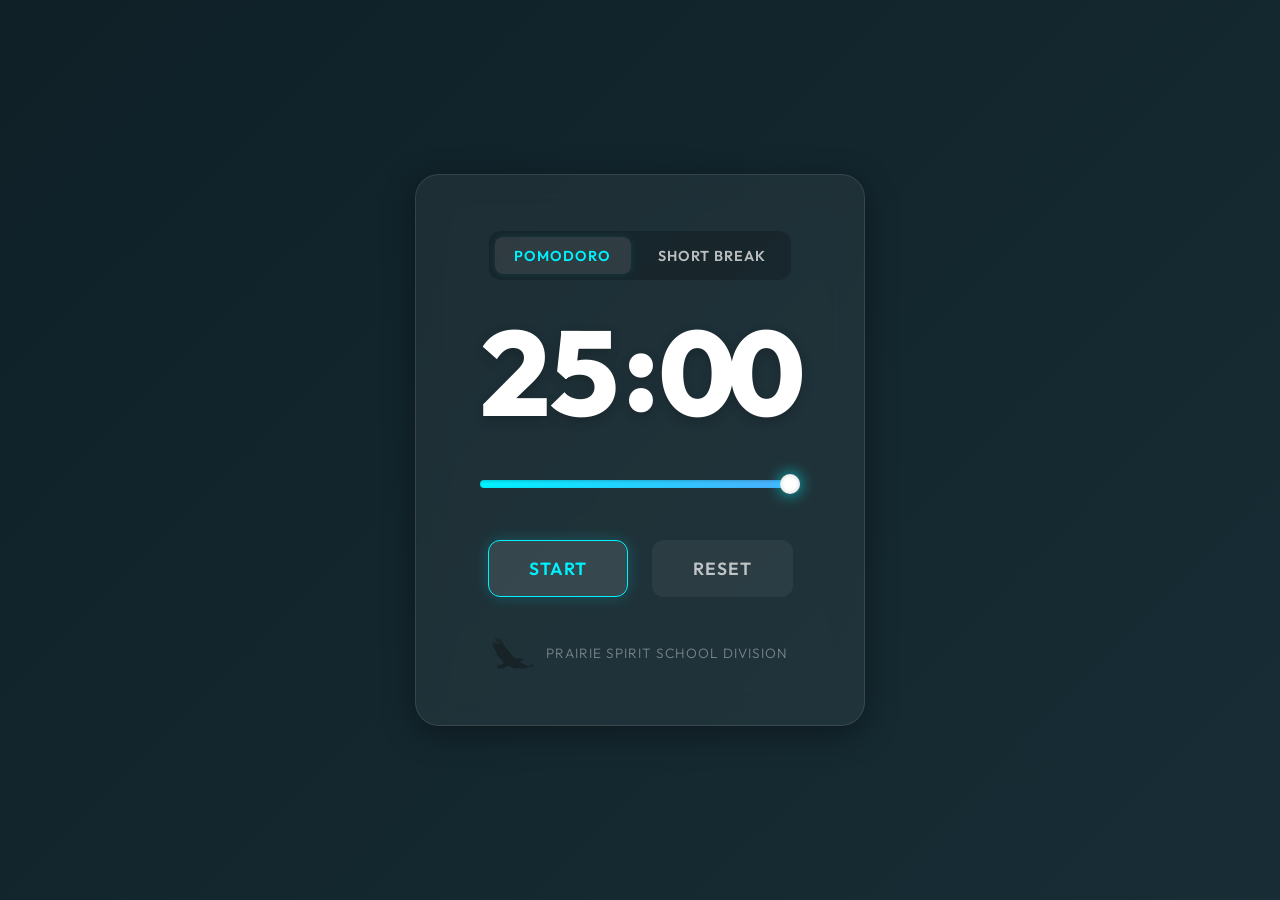
==== index.html @ 45a0dd33 "Add files via upload" ====
<!DOCTYPE html>
<html lang="en">

<head>
    <meta charset="UTF-8">
    <meta name="viewport" content="width=device-width, initial-scale=1.0">
    <title>Modern Pomodoro</title>
    <meta name="description" content="A beautiful and modern Pomodoro timer to boost your productivity.">
    <!-- Google Fonts for modern typography -->
    <link href="https://fonts.googleapis.com/css2?family=Outfit:wght@300;400;600;800&display=swap" rel="stylesheet">
    <link rel="stylesheet" href="styles.css">
</head>

<body>
    <div class="app-container">
        <div class="glass-panel">
            <div class="mode-selector">
                <button id="mode-work" class="mode-btn active">Pomodoro</button>
                <button id="mode-rest" class="mode-btn">Short Break</button>
            </div>

            <div class="timer-display">
                <span id="minutes">25</span><span class="colon">:</span><span id="seconds">00</span>
            </div>

            <div class="timer-control">
                <input type="range" id="time-slider" class="time-slider" min="0" max="1500" value="1500"
                    title="Adjust remaining time">
            </div>

            <div class="controls">
                <button id="start-btn" class="btn primary">Start</button>
                <button id="reset-btn" class="btn secondary">Reset</button>
            </div>

            <div class="branding">
                <img src="logo.png" alt="Prairie Spirit Logo">
                <span>Prairie Spirit School Division</span>
            </div>
        </div>
    </div>

    <script src="script.js"></script>
</body>

</html>
---- styles.css ----
:root {
    --bg-gradient: linear-gradient(135deg, #0f2027, #203a43, #2c5364);
    --glass-bg: rgba(255, 255, 255, 0.05);
    --glass-border: rgba(255, 255, 255, 0.1);
    --text-primary: #ffffff;
    --text-secondary: rgba(255, 255, 255, 0.7);
    --primary-color: #00f2fe;
    --primary-hover: #4facfe;
}

* {
    box-sizing: border-box;
    margin: 0;
    padding: 0;
    font-family: 'Outfit', sans-serif;
}

body {
    background: var(--bg-gradient);
    background-size: 400% 400%;
    animation: gradientBG 15s ease infinite;
    color: var(--text-primary);
    min-height: 100vh;
    display: flex;
    justify-content: center;
    align-items: center;
    overflow: hidden;
}

@keyframes gradientBG {
    0% {
        background-position: 0% 50%;
    }

    50% {
        background-position: 100% 50%;
    }

    100% {
        background-position: 0% 50%;
    }
}

.app-container {
    perspective: 1000px;
    padding: 20px;
}

.glass-panel {
    background: var(--glass-bg);
    backdrop-filter: blur(16px);
    -webkit-backdrop-filter: blur(16px);
    border: 1px solid var(--glass-border);
    border-radius: 24px;
    padding: 3.5rem 4rem;
    box-shadow: 0 8px 32px 0 rgba(0, 0, 0, 0.37);
    display: flex;
    flex-direction: column;
    align-items: center;
    transition: transform 0.4s cubic-bezier(0.175, 0.885, 0.32, 1.275), box-shadow 0.4s ease;
}

.glass-panel:hover {
    transform: translateY(-8px);
    box-shadow: 0 16px 40px 0 rgba(0, 0, 0, 0.45);
}

.mode-selector {
    display: flex;
    gap: 0.5rem;
    margin-bottom: 2rem;
    background: rgba(0, 0, 0, 0.2);
    padding: 0.4rem;
    border-radius: 12px;
}

.mode-btn {
    background: transparent;
    border: none;
    color: var(--text-secondary);
    padding: 0.6rem 1.2rem;
    border-radius: 8px;
    cursor: pointer;
    font-size: 0.9rem;
    font-weight: 600;
    transition: all 0.3s ease;
    letter-spacing: 1px;
    text-transform: uppercase;
}

.mode-btn:hover {
    color: var(--text-primary);
}

.mode-btn.active {
    background: rgba(255, 255, 255, 0.1);
    color: var(--primary-color);
    box-shadow: 0 0 10px rgba(0, 242, 254, 0.1);
}

.timer-display {
    font-size: 7.5rem;
    font-weight: 800;
    line-height: 1;
    display: flex;
    align-items: center;
    letter-spacing: -2px;
    text-shadow: 0 4px 12px rgba(0, 0, 0, 0.2);
    margin-bottom: 2.5rem;
    font-variant-numeric: tabular-nums;
}

.colon {
    margin: 0 5px;
    opacity: 0.8;
    animation: blink 1s step-start infinite;
    align-self: center;
    position: relative;
    top: -5px;
}

@keyframes blink {
    50% {
        opacity: 0;
    }
}

.paused .colon {
    animation: none;
    opacity: 1;
}

.timer-control {
    width: 100%;
    margin-bottom: 3rem;
}

.time-slider {
    -webkit-appearance: none;
    appearance: none;
    width: 100%;
    height: 8px;
    background: rgba(255, 255, 255, 0.1);
    border-radius: 4px;
    outline: none;
    box-shadow: inset 0 1px 3px rgba(0, 0, 0, 0.2);
}

.time-slider::-webkit-slider-thumb {
    -webkit-appearance: none;
    appearance: none;
    width: 20px;
    height: 20px;
    border-radius: 50%;
    background: var(--text-primary);
    cursor: pointer;
    box-shadow: 0 0 15px rgba(0, 242, 254, 0.8), inset 0 0 4px rgba(0, 0, 0, 0.2);
    transition: transform 0.1s;
}

.time-slider::-webkit-slider-thumb:hover {
    transform: scale(1.2);
}

.time-slider::-moz-range-thumb {
    width: 20px;
    height: 20px;
    border-radius: 50%;
    background: var(--text-primary);
    cursor: pointer;
    border: none;
    box-shadow: 0 0 15px rgba(0, 242, 254, 0.8), inset 0 0 4px rgba(0, 0, 0, 0.2);
    transition: transform 0.1s;
}

.time-slider::-moz-range-thumb:hover {
    transform: scale(1.2);
}

.controls {
    display: flex;
    gap: 1.5rem;
}

.btn {
    padding: 1rem 2.5rem;
    font-size: 1.1rem;
    font-weight: 600;
    border: none;
    border-radius: 12px;
    cursor: pointer;
    transition: all 0.3s cubic-bezier(0.25, 0.8, 0.25, 1);
    text-transform: uppercase;
    letter-spacing: 1px;
    position: relative;
    overflow: hidden;
}

.btn:active {
    transform: scale(0.95);
}

.primary {
    background: rgba(255, 255, 255, 0.1);
    color: var(--primary-color);
    border: 1px solid var(--primary-color);
    box-shadow: 0 0 15px rgba(0, 242, 254, 0.2);
}

.primary:hover {
    background: var(--primary-color);
    color: #000;
    box-shadow: 0 0 25px rgba(0, 242, 254, 0.5);
}

.secondary {
    background: rgba(255, 255, 255, 0.05);
    color: var(--text-secondary);
    border: 1px solid transparent;
}

.secondary:hover {
    background: rgba(255, 255, 255, 0.1);
    color: var(--text-primary);
    border: 1px solid var(--glass-border);
}

.branding {
    margin-top: 2.5rem;
    display: flex;
    align-items: center;
    gap: 0.8rem;
    opacity: 0.4;
    transition: opacity 0.3s ease;
    filter: grayscale(100%) brightness(200%);
    /* Make black logo white-ish */
}

.branding:hover {
    opacity: 0.8;
}

.branding img {
    height: 32px;
    width: auto;
}

.branding span {
    font-size: 0.85rem;
    font-weight: 300;
    letter-spacing: 1px;
    text-transform: uppercase;
    color: var(--text-primary);
}

/* Responsive adjustments */
@media (max-width: 600px) {
    .glass-panel {
        padding: 2.5rem 2rem;
    }

    .timer-display {
        font-size: 5rem;
    }

    .btn {
        padding: 0.8rem 1.8rem;
        font-size: 1rem;
    }
}
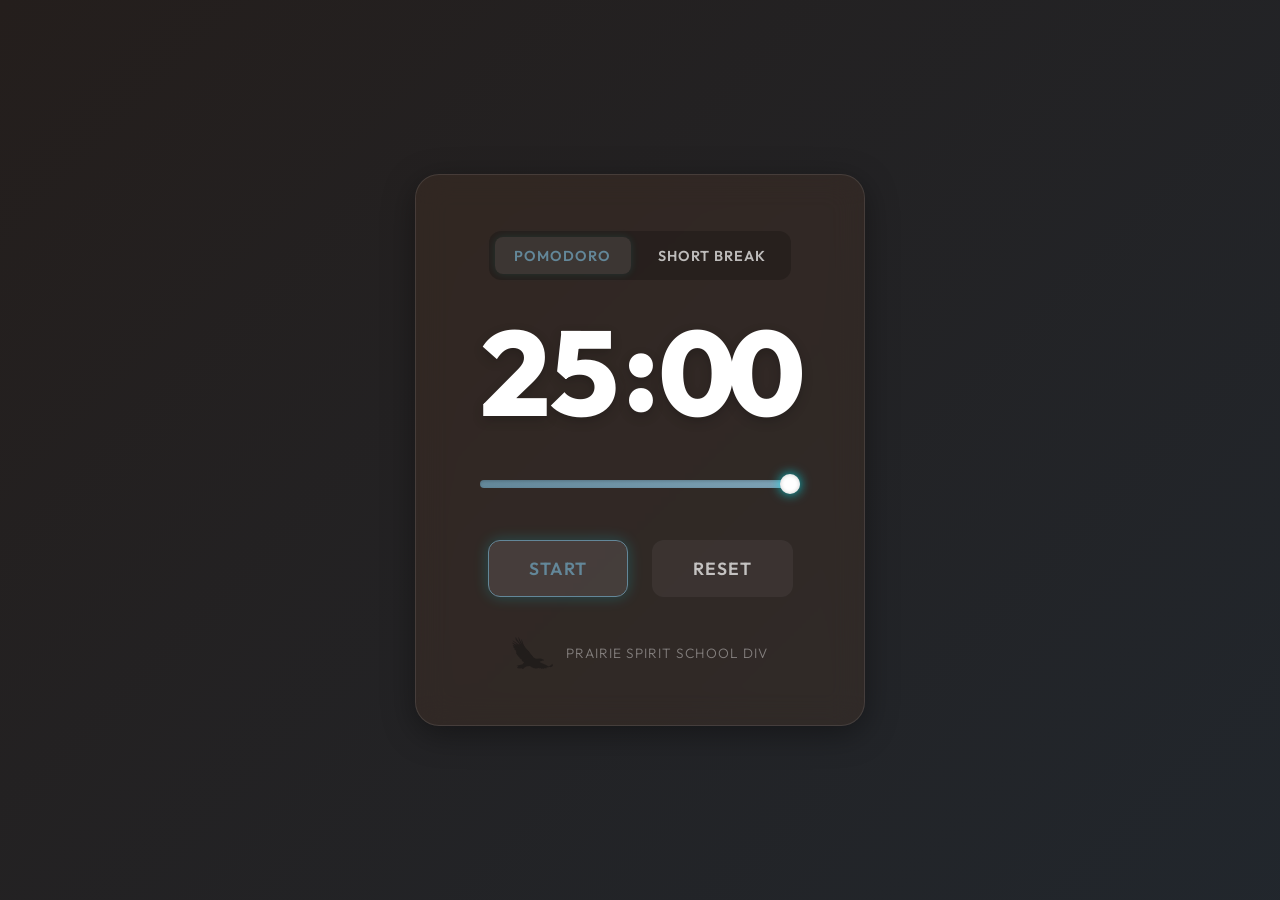
==== commit 6ffa6162: "sync root files with pomodoro directory" ====
--- a/index.html
+++ b/index.html
@@ -35,7 +35,7 @@
 
             <div class="branding">
                 <img src="logo.png" alt="Prairie Spirit Logo">
-                <span>Prairie Spirit School Division</span>
+                <span>Prairie Spirit School Div</span>
             </div>
         </div>
     </div>
--- a/styles.css
+++ b/styles.css
@@ -1,11 +1,11 @@
 :root {
-    --bg-gradient: linear-gradient(135deg, #0f2027, #203a43, #2c5364);
-    --glass-bg: rgba(255, 255, 255, 0.05);
+    --bg-gradient: linear-gradient(135deg, #241e1c, #1f2f3d, #2d4554);
+    --glass-bg: rgba(94, 60, 43, 0.25);
     --glass-border: rgba(255, 255, 255, 0.1);
     --text-primary: #ffffff;
     --text-secondary: rgba(255, 255, 255, 0.7);
-    --primary-color: #00f2fe;
-    --primary-hover: #4facfe;
+    --primary-color: #638799;
+    --primary-hover: #7ea3b6;
 }
 
 * {
@@ -61,7 +61,6 @@
 }
 
 .glass-panel:hover {
-    transform: translateY(-8px);
     box-shadow: 0 16px 40px 0 rgba(0, 0, 0, 0.45);
 }
 
@@ -154,7 +153,7 @@
     border-radius: 50%;
     background: var(--text-primary);
     cursor: pointer;
-    box-shadow: 0 0 15px rgba(0, 242, 254, 0.8), inset 0 0 4px rgba(0, 0, 0, 0.2);
+    box-shadow: 0 0 12px rgba(0, 242, 254, 0.8), inset 0 0 4px rgba(0, 0, 0, 0.2);
     transition: transform 0.1s;
 }
 
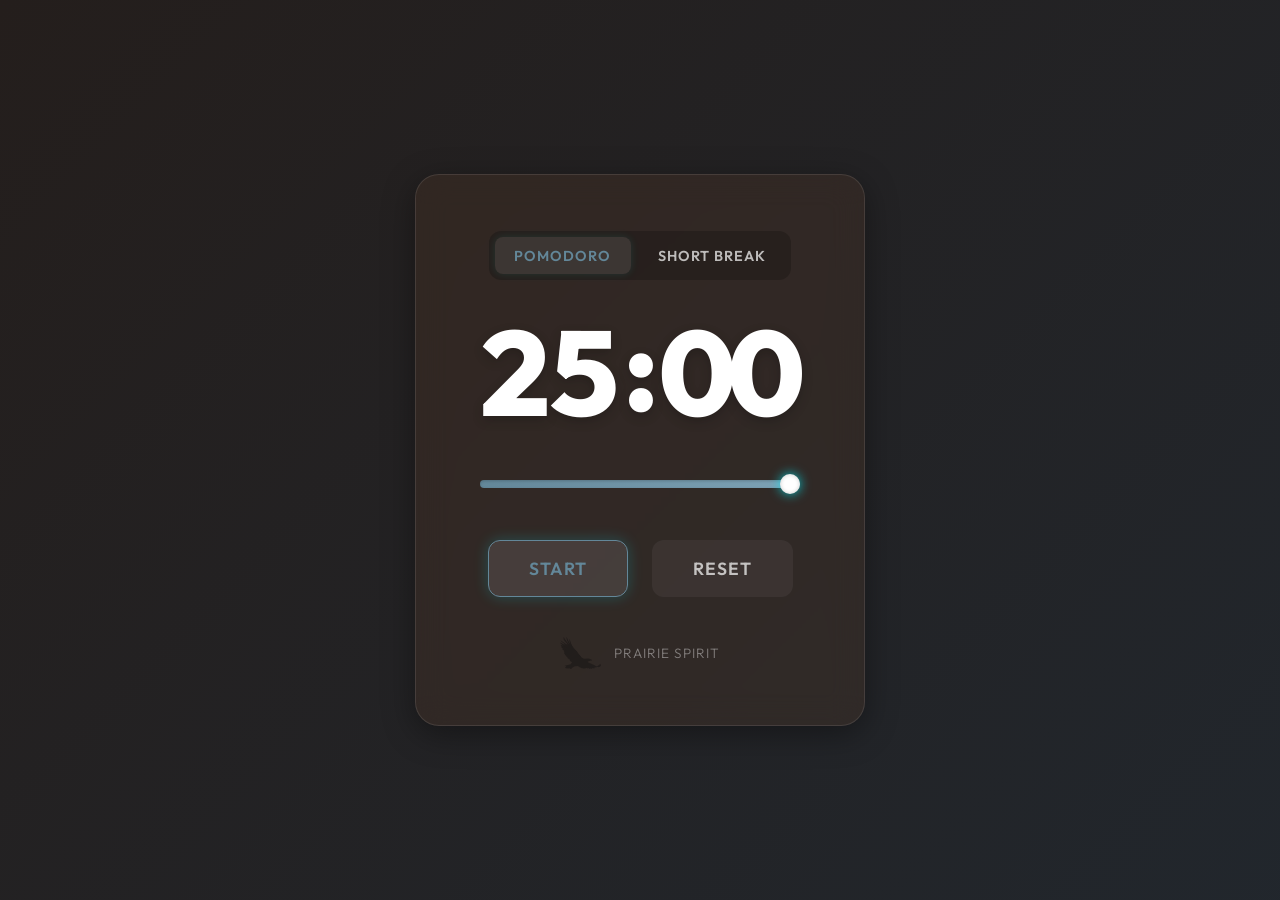
==== commit 2b27087f: "style: shorten site branding text in index.html" ====
--- a/index.html
+++ b/index.html
@@ -35,7 +35,7 @@
 
             <div class="branding">
                 <img src="logo.png" alt="Prairie Spirit Logo">
-                <span>Prairie Spirit School Div</span>
+                <span>Prairie Spirit</span>
             </div>
         </div>
     </div>
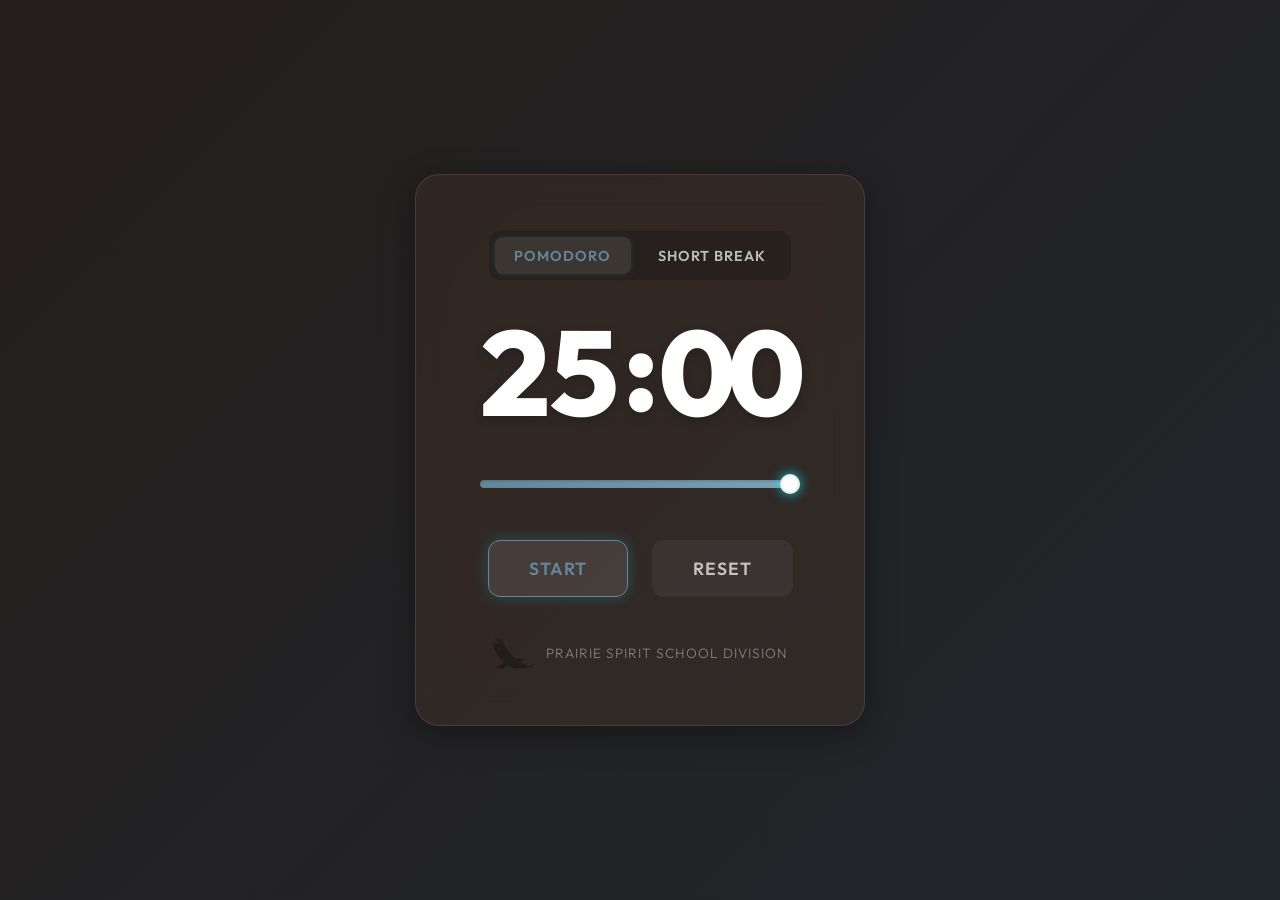
==== commit a11fd127: "Update tagline to Prairie Spirit School Division" ====
--- a/index.html
+++ b/index.html
@@ -35,7 +35,7 @@
 
             <div class="branding">
                 <img src="logo.png" alt="Prairie Spirit Logo">
-                <span>Prairie Spirit</span>
+                <span>Prairie Spirit School Division</span>
             </div>
         </div>
     </div>
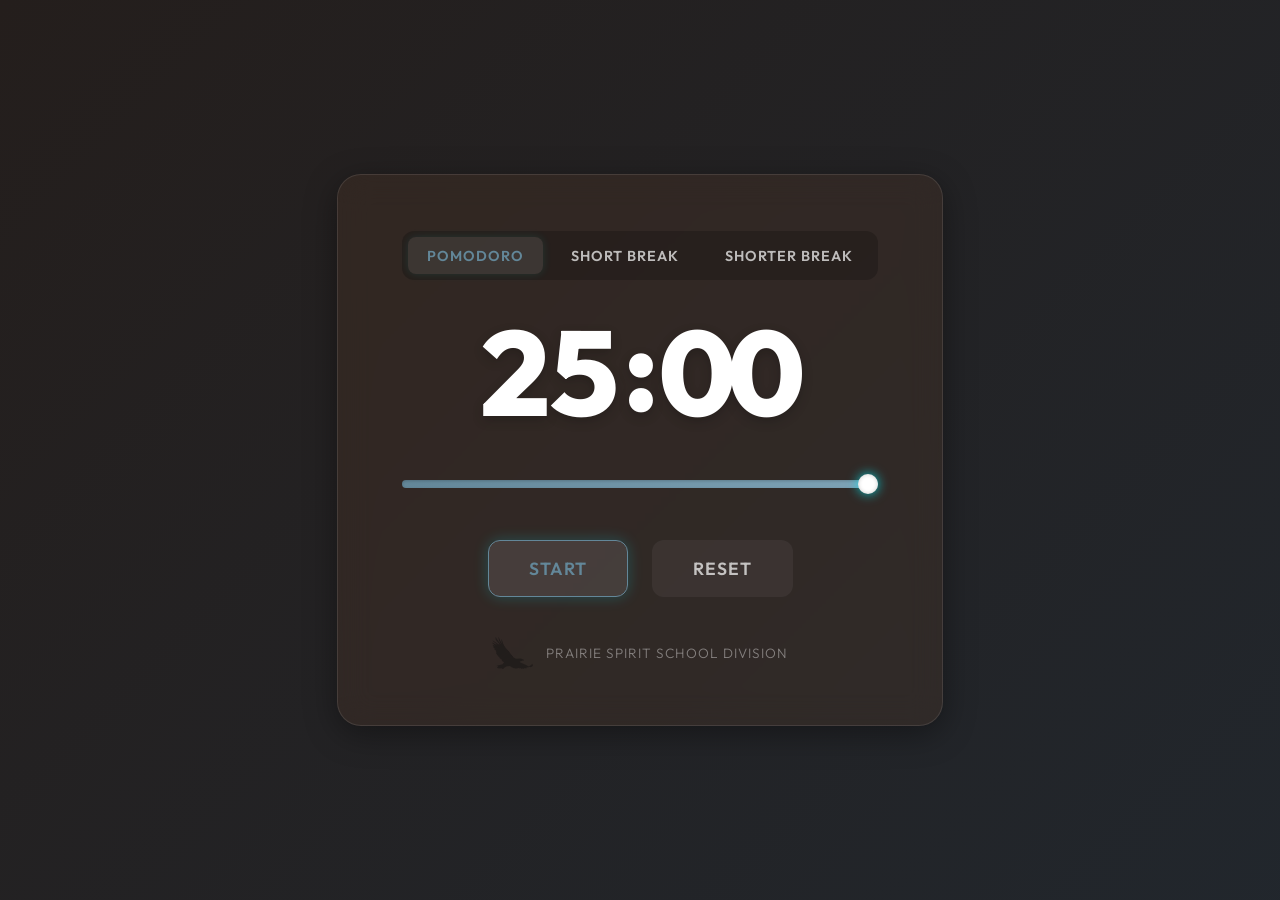
==== commit f6079efd: "Add shorter break button with 2 minute timer" ====
--- a/index.html
+++ b/index.html
@@ -17,6 +17,7 @@
             <div class="mode-selector">
                 <button id="mode-work" class="mode-btn active">Pomodoro</button>
                 <button id="mode-rest" class="mode-btn">Short Break</button>
+                <button id="mode-shorter-rest" class="mode-btn">Shorter Break</button>
             </div>
 
             <div class="timer-display">
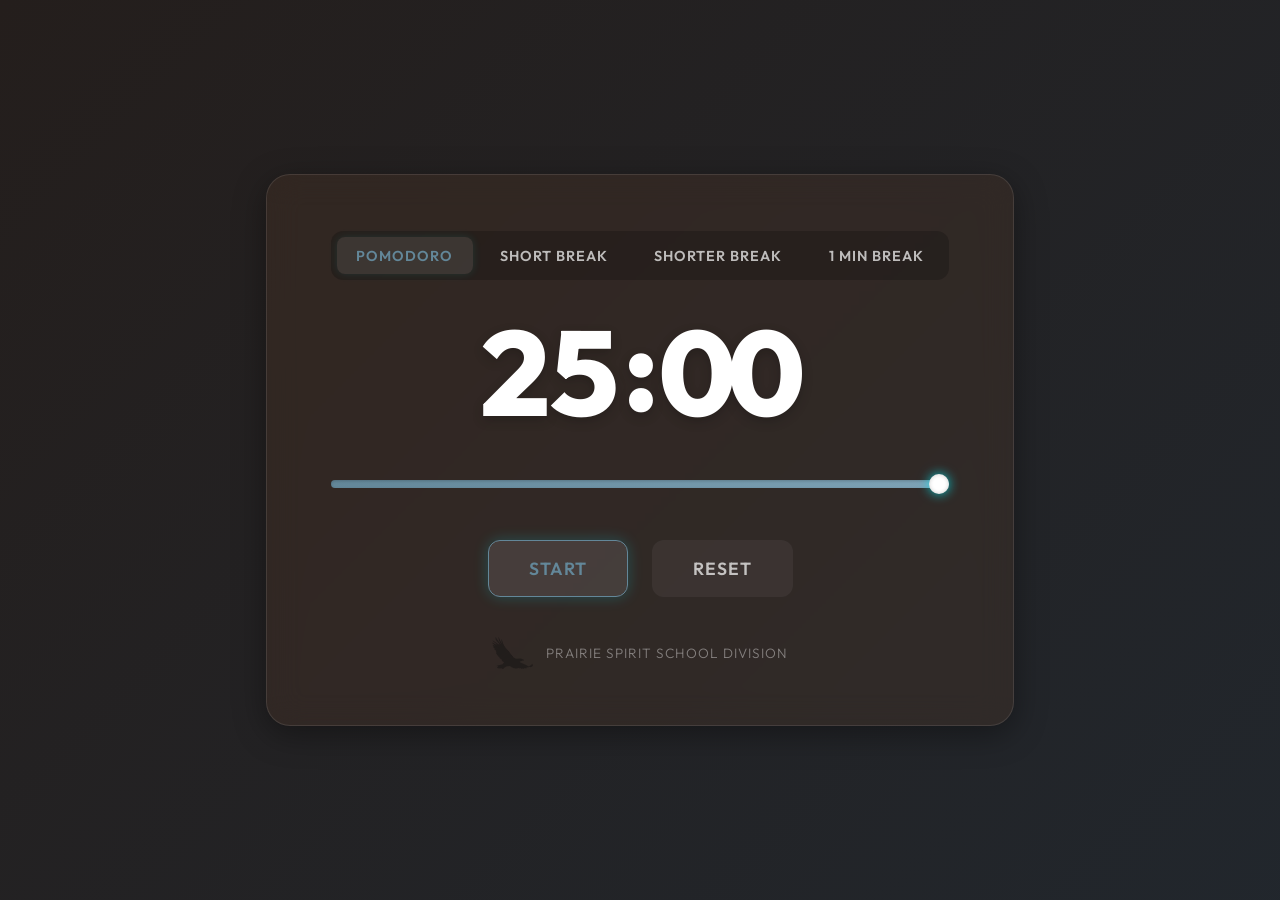
==== commit a215e25e: "Add 1 Min Break button" ====
--- a/index.html
+++ b/index.html
@@ -18,6 +18,7 @@
                 <button id="mode-work" class="mode-btn active">Pomodoro</button>
                 <button id="mode-rest" class="mode-btn">Short Break</button>
                 <button id="mode-shorter-rest" class="mode-btn">Shorter Break</button>
+                <button id="mode-one-min-rest" class="mode-btn">1 Min Break</button>
             </div>
 
             <div class="timer-display">
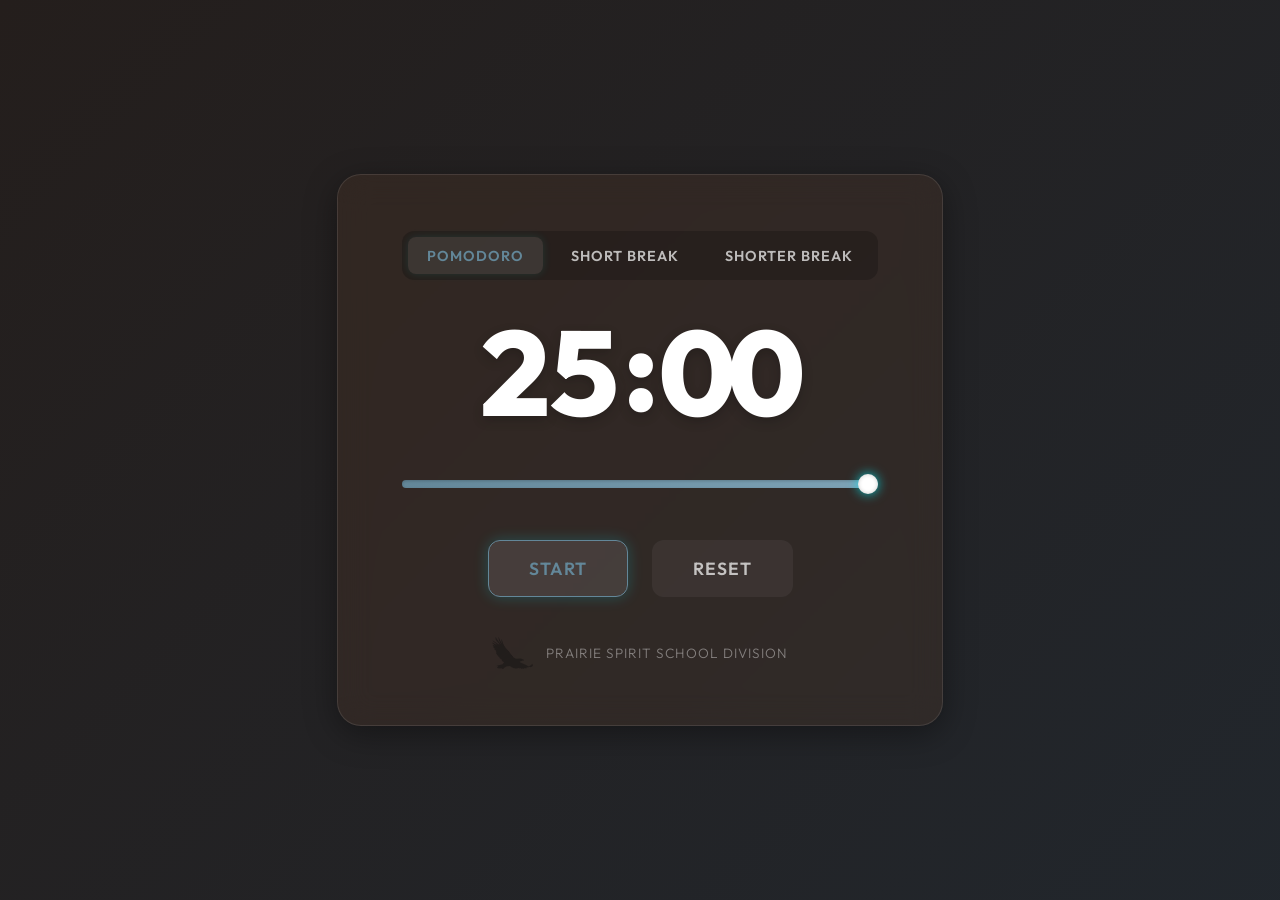
==== commit e19b110a: "Remove 1 Min Break button" ====
--- a/index.html
+++ b/index.html
@@ -18,7 +18,6 @@
                 <button id="mode-work" class="mode-btn active">Pomodoro</button>
                 <button id="mode-rest" class="mode-btn">Short Break</button>
                 <button id="mode-shorter-rest" class="mode-btn">Shorter Break</button>
-                <button id="mode-one-min-rest" class="mode-btn">1 Min Break</button>
             </div>
 
             <div class="timer-display">
